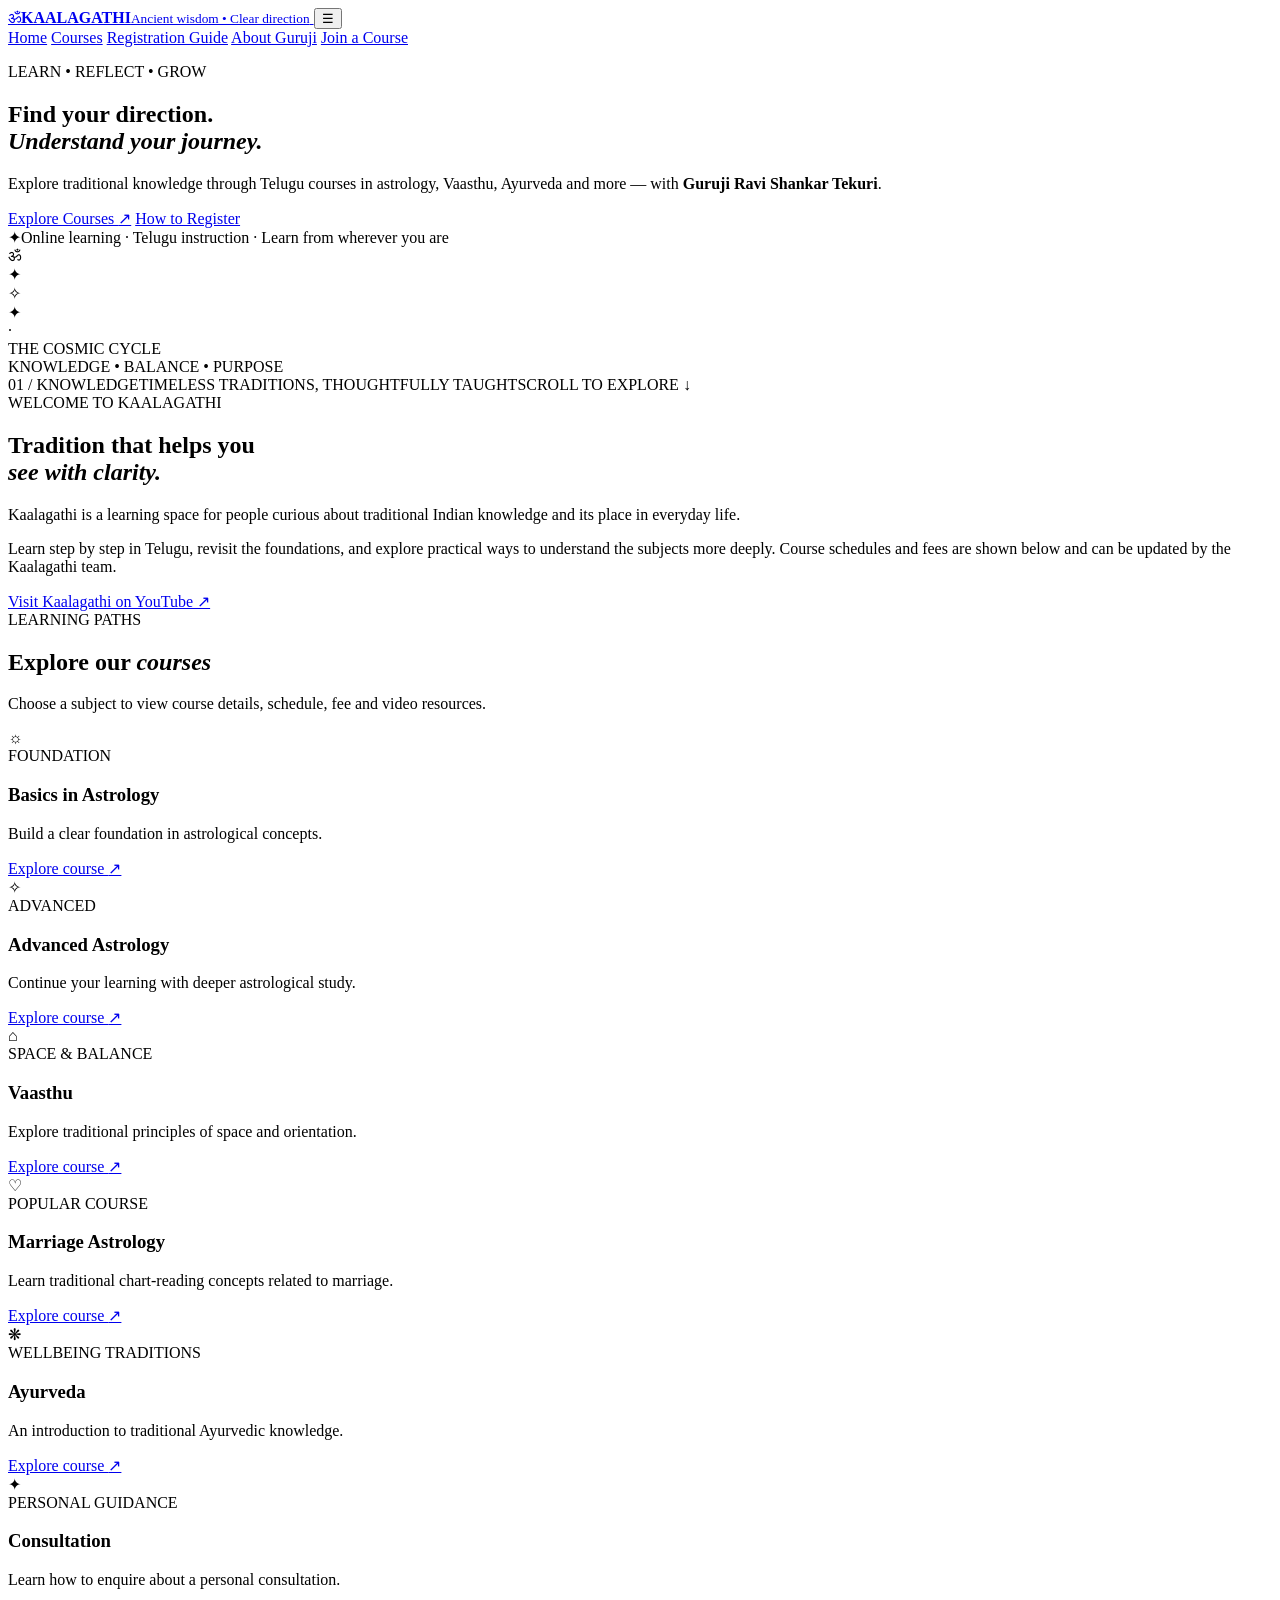
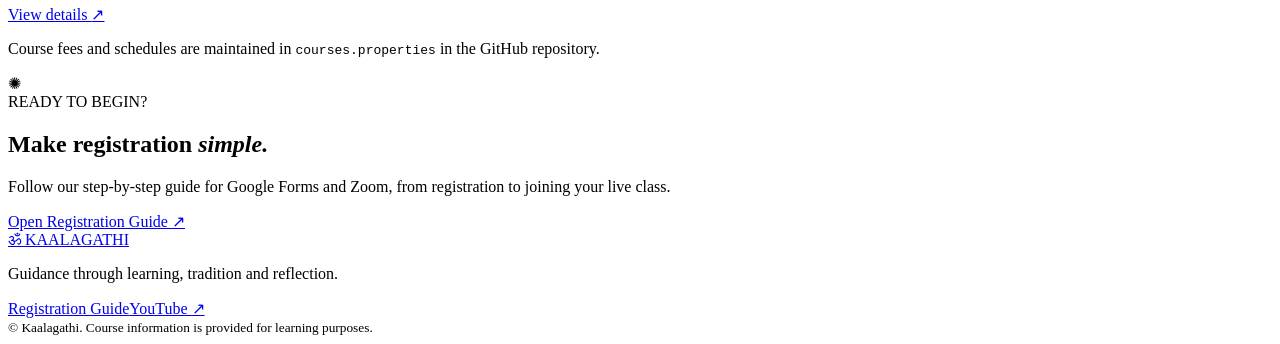
==== index.html @ 3bad4f1e "Add files via upload" ====
<!DOCTYPE html>
<html lang="en">
<head>
  <meta charset="UTF-8">
  <meta name="viewport" content="width=device-width, initial-scale=1.0">
  <meta name="description" content="Kaalagathi by Guruji Ravi Shankar Tekuri — Telugu courses in astrology, Vaasthu, Ayurveda and life guidance.">
  <title>Kaalagathi | Ancient Wisdom for Modern Life</title>
  <link rel="stylesheet" href="assets/style.css">
  <script src="assets/site.js" defer></script>
</head>
<body data-page="home">
  <header class="site-header">
    <a class="brand" href="index.html" aria-label="Kaalagathi home">
      <span class="brand-mark">ॐ</span><span><strong>KAALAGATHI</strong><small>Ancient wisdom • Clear direction</small></span>
    </a>
    <button class="menu-toggle" aria-label="Toggle navigation" aria-expanded="false">☰</button>
    <nav class="nav">
      <a class="active" href="index.html">Home</a>
      <a href="#courses">Courses</a>
      <a href="registration.html">Registration Guide</a>
      <a href="#about">About Guruji</a>
      <a class="nav-cta" href="registration.html">Join a Course</a>
    </nav>
  </header>

  <main>
    <section class="hero">
      <div class="hero-copy">
        <p class="eyebrow"><span class="eyebrow-dot"></span> LEARN • REFLECT • GROW</p>
        <h1>Find your direction.<br><em>Understand your journey.</em></h1>
        <p class="hero-lead">Explore traditional knowledge through Telugu courses in astrology, Vaasthu, Ayurveda and more — with <strong>Guruji Ravi Shankar Tekuri</strong>.</p>
        <div class="hero-actions">
          <a class="button button-primary" href="#courses">Explore Courses <span>↗</span></a>
          <a class="button button-ghost" href="registration.html">How to Register</a>
        </div>
        <div class="hero-note"><span class="note-icon">✦</span><span>Online learning · Telugu instruction · Learn from wherever you are</span></div>
      </div>
      <div class="cosmos-scene" aria-label="Decorative illustration of planets orbiting a glowing sun">
        <div class="cosmos-glow"></div>
        <div class="orbit orbit-one"><span class="planet planet-blue"></span></div>
        <div class="orbit orbit-two"><span class="planet planet-gold"></span></div>
        <div class="orbit orbit-three"><span class="planet planet-purple"></span></div>
        <div class="sun"><span>ॐ</span></div>
        <div class="star star-a">✦</div><div class="star star-b">✧</div><div class="star star-c">✦</div><div class="star star-d">·</div>
        <div class="scene-label label-top">THE COSMIC CYCLE</div><div class="scene-label label-bottom">KNOWLEDGE • BALANCE • PURPOSE</div>
      </div>
      <div class="hero-bottom-line"><span>01 / KNOWLEDGE</span><span>TIMELESS TRADITIONS, THOUGHTFULLY TAUGHT</span><span>SCROLL TO EXPLORE ↓</span></div>
    </section>

    <section class="intro section-wrap" id="about">
      <div class="section-kicker">WELCOME TO KAALAGATHI</div>
      <div class="intro-grid">
        <h2>Tradition that helps you<br><em>see with clarity.</em></h2>
        <div><p class="body-large">Kaalagathi is a learning space for people curious about traditional Indian knowledge and its place in everyday life.</p><p>Learn step by step in Telugu, revisit the foundations, and explore practical ways to understand the subjects more deeply. Course schedules and fees are shown below and can be updated by the Kaalagathi team.</p><a class="text-link" href="https://www.youtube.com/" target="_blank" rel="noopener">Visit Kaalagathi on YouTube ↗</a></div>
      </div>
    </section>

    <section class="courses-section section-wrap" id="courses">
      <div class="section-heading">
        <div><div class="section-kicker">LEARNING PATHS</div><h2>Explore our <em>courses</em></h2></div>
        <p>Choose a subject to view course details, schedule, fee and video resources.</p>
      </div>
      <div class="course-grid" id="course-grid">
        <article class="course-card"><div class="course-art art-astro">☼</div><div class="course-card-body"><span class="course-tag">FOUNDATION</span><h3>Basics in Astrology</h3><p>Build a clear foundation in astrological concepts.</p><a href="courses/basics-astrology.html" class="card-link">Explore course <span>↗</span></a></div></article>
        <article class="course-card"><div class="course-art art-advanced">✧</div><div class="course-card-body"><span class="course-tag">ADVANCED</span><h3>Advanced Astrology</h3><p>Continue your learning with deeper astrological study.</p><a href="courses/advanced-astrology.html" class="card-link">Explore course <span>↗</span></a></div></article>
        <article class="course-card"><div class="course-art art-vaasthu">⌂</div><div class="course-card-body"><span class="course-tag">SPACE & BALANCE</span><h3>Vaasthu</h3><p>Explore traditional principles of space and orientation.</p><a href="courses/vaasthu.html" class="card-link">Explore course <span>↗</span></a></div></article>
        <article class="course-card featured-card"><div class="course-art art-marriage">♡</div><div class="course-card-body"><span class="course-tag">POPULAR COURSE</span><h3>Marriage Astrology</h3><p>Learn traditional chart-reading concepts related to marriage.</p><a href="courses/marriage-astrology.html" class="card-link">Explore course <span>↗</span></a></div></article>
        <article class="course-card"><div class="course-art art-ayurveda">❋</div><div class="course-card-body"><span class="course-tag">WELLBEING TRADITIONS</span><h3>Ayurveda</h3><p>An introduction to traditional Ayurvedic knowledge.</p><a href="courses/ayurveda.html" class="card-link">Explore course <span>↗</span></a></div></article>
        <article class="course-card custom-course"><div class="course-art art-consult">✦</div><div class="course-card-body"><span class="course-tag">PERSONAL GUIDANCE</span><h3>Consultation</h3><p>Learn how to enquire about a personal consultation.</p><a href="courses/consultation.html" class="card-link">View details <span>↗</span></a></div></article>
      </div>
      <p class="config-note">Course fees and schedules are maintained in <code>courses.properties</code> in the GitHub repository.</p>
    </section>

    <section class="register-banner section-wrap">
      <div class="banner-symbol">✺</div><div><div class="section-kicker">READY TO BEGIN?</div><h2>Make registration <em>simple.</em></h2><p>Follow our step-by-step guide for Google Forms and Zoom, from registration to joining your live class.</p></div><a class="button button-light" href="registration.html">Open Registration Guide <span>↗</span></a>
    </section>
  </main>
  <footer class="site-footer"><a class="footer-brand" href="index.html">ॐ KAALAGATHI</a><p>Guidance through learning, tradition and reflection.</p><div><a href="registration.html">Registration Guide</a><a href="https://www.youtube.com/" target="_blank" rel="noopener">YouTube ↗</a></div><small>© <span data-year></span> Kaalagathi. Course information is provided for learning purposes.</small></footer>
</body>
</html>
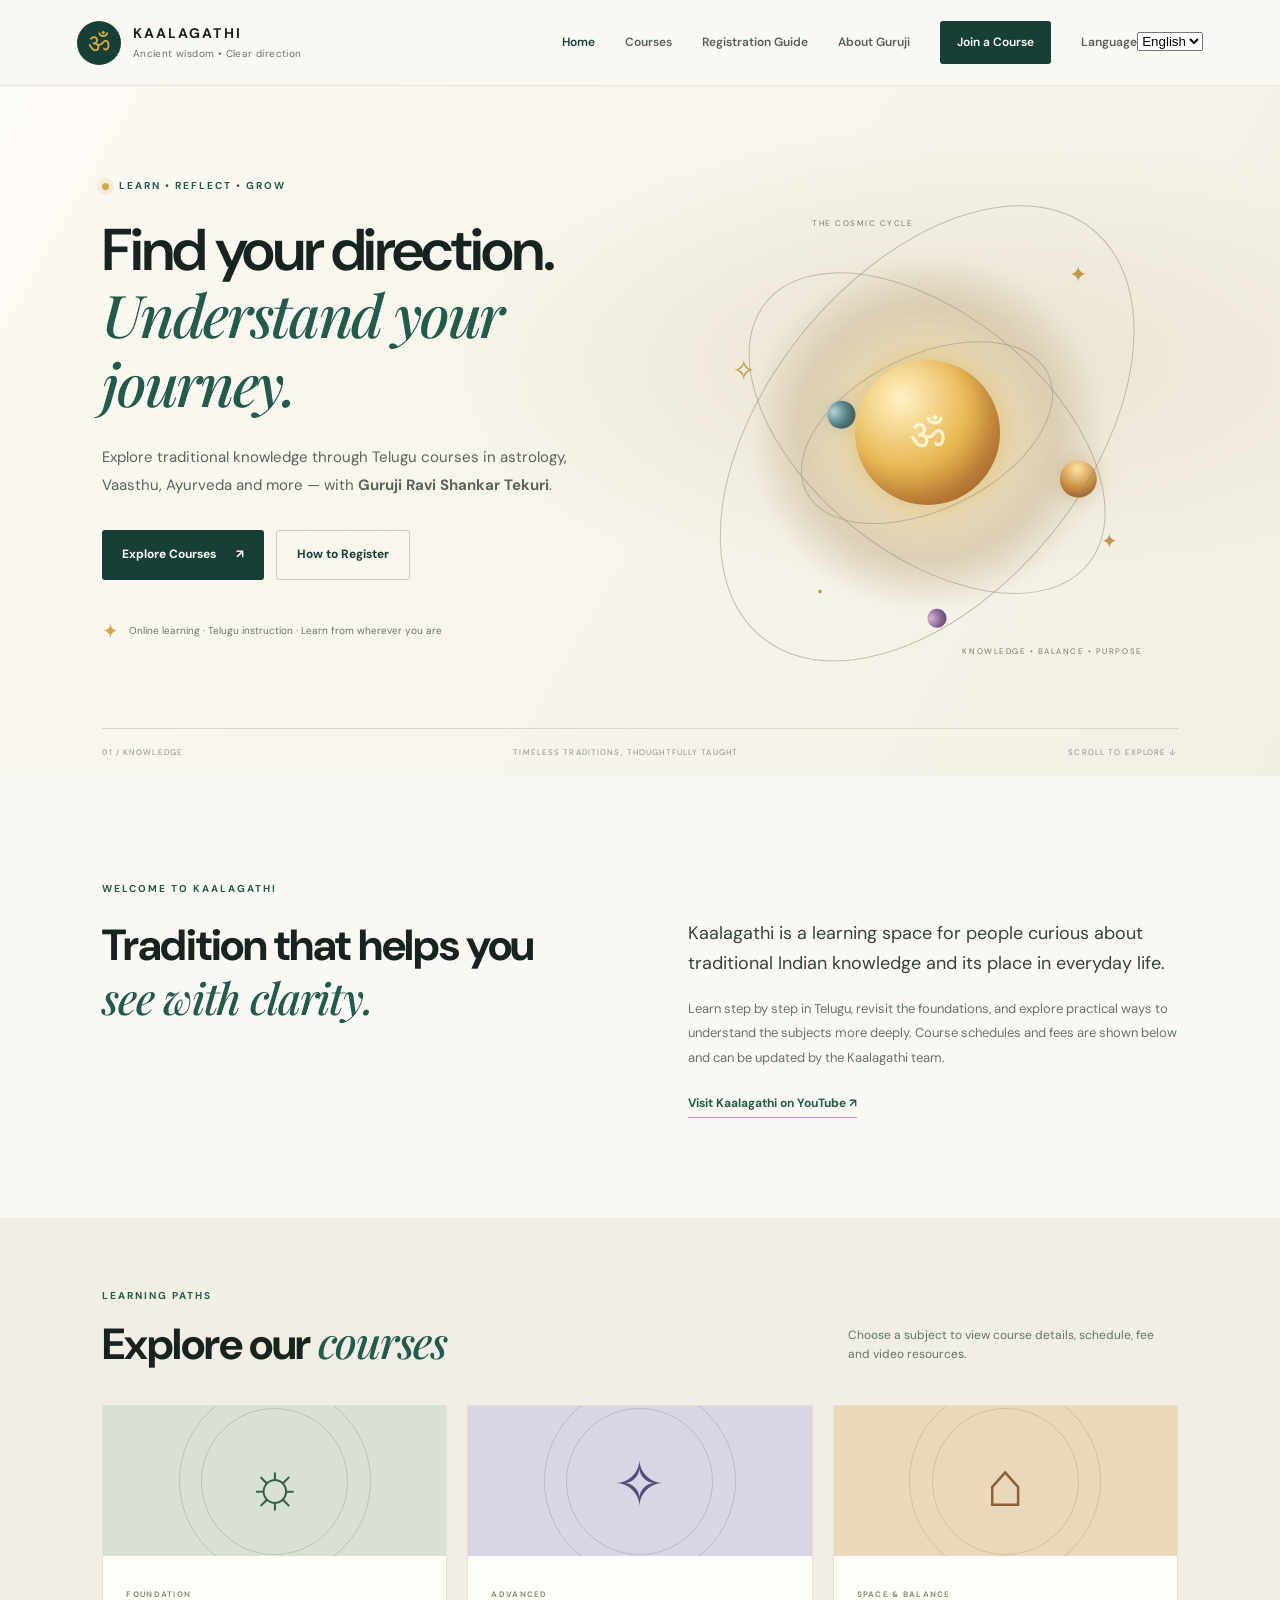
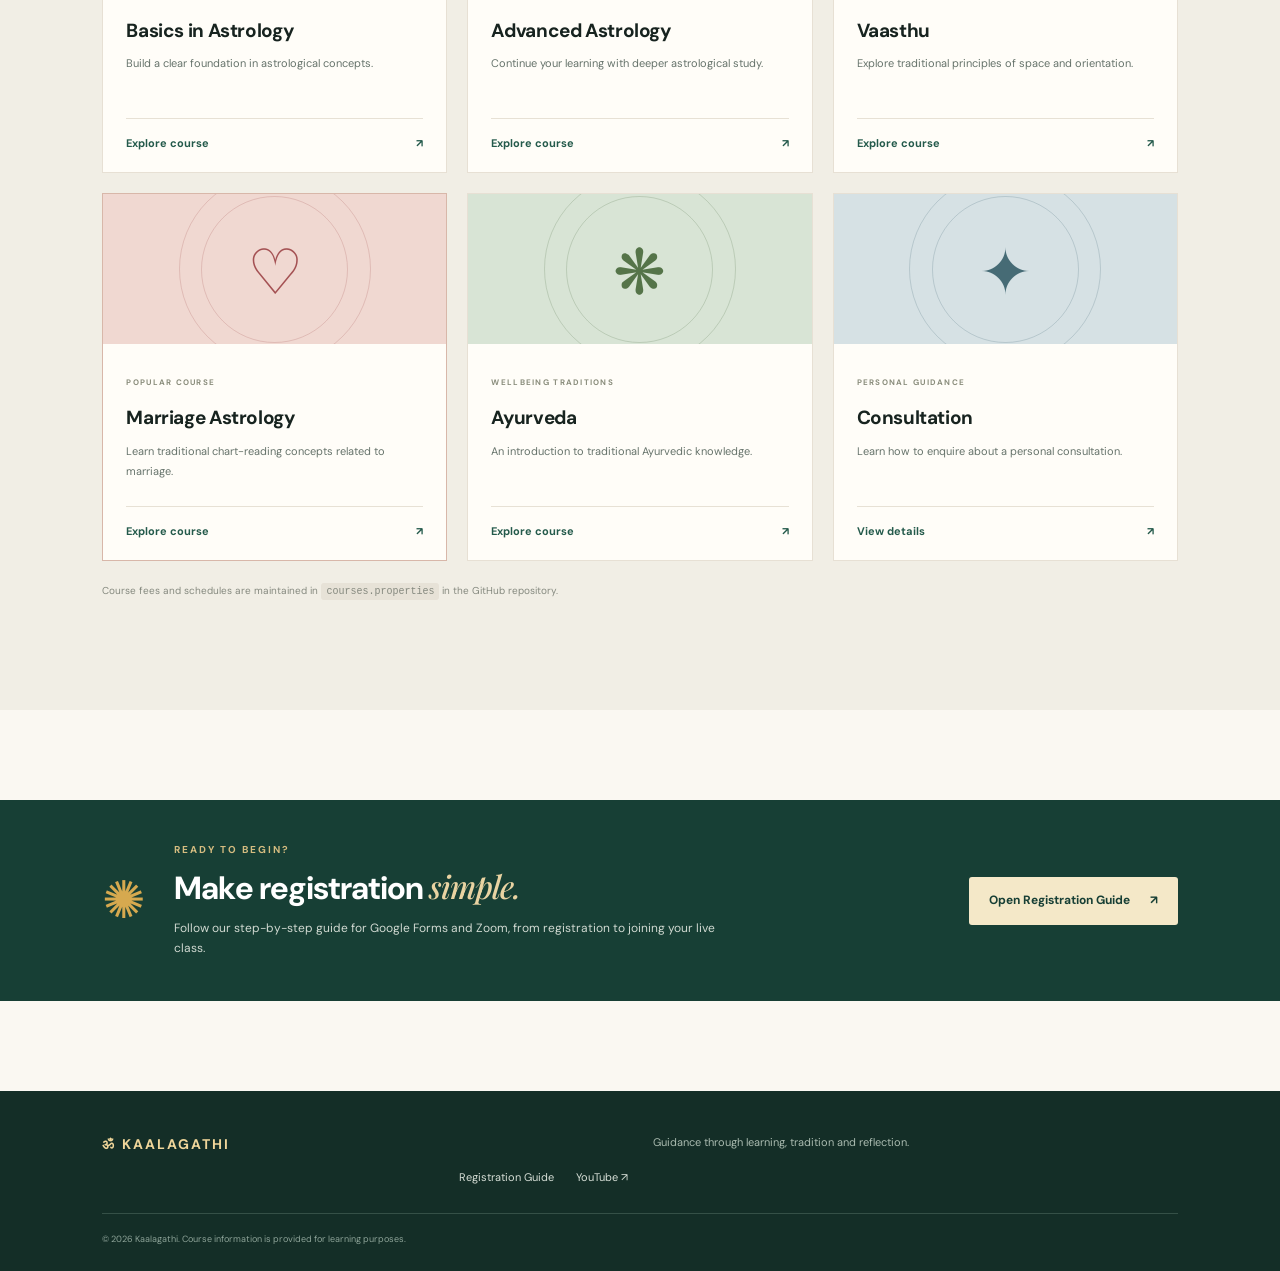
==== commit 97a6df01: "Update index.html" ====
--- a/index.html
+++ b/index.html
@@ -20,7 +20,7 @@
       <a href="registration.html">Registration Guide</a>
       <a href="#about">About Guruji</a>
       <a class="nav-cta" href="registration.html">Join a Course</a>
-    </nav>
+    <label class="language-picker"><span class="sr-only">Language</span><select id="language-select" aria-label="Select language"><option value="en">English</option><option value="te">తెలుగు</option></select></label></nav>
   </header>
 
   <main>
@@ -77,4 +77,4 @@
   </main>
   <footer class="site-footer"><a class="footer-brand" href="index.html">ॐ KAALAGATHI</a><p>Guidance through learning, tradition and reflection.</p><div><a href="registration.html">Registration Guide</a><a href="https://www.youtube.com/" target="_blank" rel="noopener">YouTube ↗</a></div><small>© <span data-year></span> Kaalagathi. Course information is provided for learning purposes.</small></footer>
 </body>
-</html>+</html>
--- a/assets/style.css
+++ b/assets/style.css
@@ -0,0 +1,9 @@
+@import url('https://fonts.googleapis.com/css2?family=DM+Sans:wght@400;500;600;700&family=Playfair+Display:ital,wght@0,500;0,600;0,700;1,500;1,600&display=swap');
+:root{--ink:#17231f;--muted:#66736b;--paper:#faf8f2;--white:#fffdf8;--green:#173f35;--green2:#245a4b;--gold:#d6a94f;--line:#e7e1d5;--rose:#a95455;--shadow:0 18px 45px rgba(29,47,38,.08)}
+*{box-sizing:border-box}html{scroll-behavior:smooth}body{margin:0;background:var(--paper);color:var(--ink);font-family:'DM Sans',sans-serif;line-height:1.65}a{color:inherit;text-decoration:none}button{font:inherit}.site-header{height:86px;padding:0 clamp(22px,6vw,92px);display:flex;align-items:center;justify-content:space-between;background:rgba(250,248,242,.94);border-bottom:1px solid rgba(231,225,213,.8);position:sticky;top:0;z-index:20;backdrop-filter:blur(14px)}.brand{display:flex;gap:12px;align-items:center}.brand-mark{width:44px;height:44px;display:grid;place-items:center;border-radius:50%;background:var(--green);color:var(--gold);font-size:26px}.brand strong{display:block;letter-spacing:.15em;font-size:14px}.brand small{display:block;font-size:10px;letter-spacing:.04em;color:var(--muted);margin-top:1px}.nav{display:flex;align-items:center;gap:30px;font-size:12px;font-weight:600;color:#536159}.nav a:hover,.nav a.active{color:var(--green)}.nav-cta{padding:12px 17px;background:var(--green);color:white!important;border-radius:3px}.menu-toggle{display:none;border:0;background:transparent;font-size:25px;color:var(--green)}
+.hero{position:relative;min-height:600px;padding:82px clamp(22px,8vw,125px) 0;display:grid;grid-template-columns:1fr .92fr;align-items:center;gap:30px;overflow:hidden;background:radial-gradient(ellipse at 75% 40%,#e9e3d0 0,transparent 40%),linear-gradient(120deg,#fbf9f3,#f3efe4)}.hero:before{content:"";position:absolute;inset:0;background-image:radial-gradient(#b7a36b 0.7px,transparent .7px);background-size:28px 28px;opacity:.16;pointer-events:none}.hero-copy{position:relative;z-index:2;padding-bottom:50px}.eyebrow,.section-kicker{font-size:10px;letter-spacing:.2em;font-weight:700;color:var(--green2)}.eyebrow{display:flex;align-items:center;gap:10px}.eyebrow-dot{width:7px;height:7px;background:var(--gold);border-radius:50%;box-shadow:0 0 0 5px #d6a94f25}.hero h1{font-size:clamp(38px,4.6vw,64px);line-height:1.1;letter-spacing:-.04em;font-weight:600;margin:23px 0}.hero h1 em,h2 em{font-family:'Playfair Display',serif;font-weight:500;color:var(--green2)}.hero-lead{max-width:510px;color:#58645c;font-size:15px;line-height:1.9}.hero-actions{display:flex;gap:12px;flex-wrap:wrap;margin-top:30px}.button{display:inline-flex;gap:20px;align-items:center;justify-content:center;padding:14px 20px;font-size:12px;font-weight:700;border-radius:3px;transition:transform .2s,background .2s}.button:hover{transform:translateY(-2px)}.button-primary{background:var(--green);color:white}.button-primary:hover{background:var(--green2)}.button-ghost{border:1px solid #c8cbbf;color:var(--green)}.hero-note{display:flex;align-items:center;gap:10px;margin-top:35px;color:#68736b;font-size:10px}.note-icon{color:var(--gold);font-size:20px}.cosmos-scene{position:relative;width:min(100%,520px);aspect-ratio:1/1;justify-self:center;display:grid;place-items:center;isolation:isolate}.cosmos-glow{position:absolute;width:72%;height:72%;border-radius:50%;background:radial-gradient(circle,#f4d99c 0,#f2dca5 19%,#e6d6b0 35%,#d6c7aa 50%,transparent 70%);filter:blur(4px);opacity:.8}.sun{width:29%;aspect-ratio:1;position:absolute;display:grid;place-items:center;border-radius:50%;background:radial-gradient(circle at 32% 27%,#fff2c4,#e9b957 46%,#bd7c31 78%,#7b4e28);box-shadow:0 0 35px #d4a54d88, inset -12px -12px 20px #8e5a324d;color:#fff6d6;font-size:42px;z-index:4}.orbit{position:absolute;border:1px solid #8e8a7480;border-radius:50%;transform:rotate(-26deg)}.orbit-one{width:54%;height:31%;animation:orbitSpin 18s linear infinite}.orbit-two{width:83%;height:48%;transform:rotate(39deg);animation:orbitSpin 27s linear infinite reverse}.orbit-three{width:105%;height:64%;transform:rotate(-51deg);animation:orbitSpin 36s linear infinite}.planet{position:absolute;border-radius:50%;display:block}.planet-blue{width:28px;height:28px;top:6%;left:19%;background:radial-gradient(circle at 30% 28%,#b3d7dc,#477e8a 48%,#1b4654 80%);box-shadow:0 0 15px #669ca655}.planet-gold{width:37px;height:37px;right:10%;top:17%;background:radial-gradient(circle at 30% 30%,#ffe5a0,#c68a43 55%,#76442b);box-shadow:0 0 20px #b88a4e66}.planet-purple{width:19px;height:19px;bottom:8%;left:22%;background:radial-gradient(circle at 30% 25%,#d7b8d7,#86618d 55%,#493a67)}.star{position:absolute;color:#c39848}.star-a{top:15%;right:18%;font-size:22px}.star-b{left:11%;top:33%;font-size:28px}.star-c{right:12%;bottom:25%;font-size:20px}.star-d{left:28%;bottom:13%;font-size:32px}.scene-label{position:absolute;font-size:8px;letter-spacing:.19em;color:#777664}.label-top{top:7%;left:27%}.label-bottom{bottom:5%;right:7%}.hero-bottom-line{grid-column:1/-1;position:relative;display:flex;justify-content:space-between;border-top:1px solid #dcd5c6;padding:17px 0;color:#899087;font-size:8px;letter-spacing:.14em}.section-wrap{padding-left:clamp(22px,8vw,125px);padding-right:clamp(22px,8vw,125px)}.intro{padding-top:105px;padding-bottom:100px}.intro-grid{display:grid;grid-template-columns:1fr 1fr;gap:9%;align-items:start;margin-top:22px}.intro h2,.section-heading h2,.register-banner h2{font-size:clamp(30px,3.4vw,44px);line-height:1.2;letter-spacing:-.03em;margin:0}.body-large{font-size:18px;color:#33443a;margin-top:0}.intro-grid p:not(.body-large){font-size:13px;color:var(--muted);line-height:1.9}.text-link{display:inline-block;margin-top:10px;color:var(--green2);font-size:12px;font-weight:700;border-bottom:1px solid var(--gold);padding-bottom:4px}.courses-section{padding-top:70px;padding-bottom:100px;background:#f1eee5}.section-heading{display:flex;align-items:end;justify-content:space-between;gap:30px;margin-bottom:35px}.section-heading h2{margin-top:10px}.section-heading>p{max-width:330px;font-size:12px;color:var(--muted);margin:0 0 5px}.course-grid{display:grid;grid-template-columns:repeat(3,minmax(0,1fr));gap:20px}.course-card{background:var(--white);border:1px solid #e7e0d4;transition:transform .25s,box-shadow .25s;min-width:0}.course-card:hover{transform:translateY(-5px);box-shadow:var(--shadow)}.course-art{height:150px;display:grid;place-items:center;font-size:63px;position:relative;overflow:hidden}.course-art:before,.course-art:after{content:"";position:absolute;border:1px solid currentColor;border-radius:50%;width:145px;height:145px;opacity:.22}.course-art:after{width:190px;height:190px}.course-art{isolation:isolate}.art-astro{background:#d9e1d5;color:#365b4b}.art-advanced{background:#d9d5e5;color:#564c79}.art-vaasthu{background:#ead8bb;color:#8b6037}.art-marriage{background:#f0d8d1;color:#a45153}.art-ayurveda{background:#d8e4d5;color:#557449}.art-consult{background:#d6e1e4;color:#466b75}.course-art{font-family:'Playfair Display',serif}.course-card-body{padding:23px 23px 20px}.course-tag{font-size:8px;letter-spacing:.16em;font-weight:700;color:#8a8d7c}.course-card h3{font-size:19px;margin:9px 0 8px;letter-spacing:-.02em}.course-card p{min-height:42px;color:var(--muted);font-size:11px;line-height:1.8;margin:0 0 22px}.card-link{display:flex;justify-content:space-between;border-top:1px solid var(--line);padding-top:15px;color:var(--green2);font-size:11px;font-weight:700}.featured-card{border-color:#d8b7a9}.config-note{margin-top:22px;color:#85897f;font-size:10px}.config-note code{background:#e7e2d7;padding:3px 5px;border-radius:3px}.register-banner{margin-top:90px;margin-bottom:90px;background:var(--green);color:white;display:grid;grid-template-columns:auto 1fr auto;align-items:center;gap:28px;padding-top:42px;padding-bottom:42px}.banner-symbol{font-size:52px;color:var(--gold)}.register-banner .section-kicker{color:#d5bc80}.register-banner h2{margin:8px 0;font-size:32px}.register-banner h2 em{color:#e9d3a2}.register-banner p{max-width:550px;font-size:12px;color:#d0d9d1;margin-bottom:0}.button-light{background:#f4e8c8;color:var(--green);white-space:nowrap}.site-footer{background:#142e27;color:#d7dfd7;padding:42px clamp(22px,8vw,125px) 25px;display:grid;grid-template-columns:1fr 1fr;gap:12px 25px}.footer-brand{font-size:14px;font-weight:700;letter-spacing:.15em;color:#f0d69a}.site-footer p{font-size:11px;color:#aabbb0;margin:0}.site-footer>div{display:flex;gap:22px;justify-content:flex-end;font-size:11px}.site-footer small{grid-column:1/-1;border-top:1px solid #355047;padding-top:18px;margin-top:15px;color:#8da398;font-size:9px}
+.course-hero{padding:65px clamp(22px,8vw,125px);display:grid;grid-template-columns:1.1fr .9fr;gap:35px;align-items:center;background:linear-gradient(115deg,#f7f1e4,#e4e8dd)}.course-hero h1{font-size:clamp(36px,4vw,58px);line-height:1.12;letter-spacing:-.04em;margin:13px 0}.course-hero .hero-lead{font-size:14px}.course-hero-art{min-height:260px;display:grid;place-items:center;position:relative;overflow:hidden;border-radius:2px;background:radial-gradient(circle at center,#f1d7a0,#d9dfcf 55%,#c4d1c6);color:var(--green)}.course-hero-art:before,.course-hero-art:after{content:"";position:absolute;width:220px;height:220px;border:1px solid #71857888;border-radius:50%;box-shadow:0 0 0 25px #71857815,0 0 0 55px #71857812}.course-hero-art:after{width:310px;height:140px;transform:rotate(-30deg)}.course-hero-art span{font-family:'Playfair Display',serif;font-size:80px;z-index:1;text-shadow:0 6px 20px #6a7e5540}.course-meta{display:flex;flex-wrap:wrap;gap:10px;margin-top:22px}.meta-chip{padding:8px 12px;background:#ffffffa8;border:1px solid #e1ddcf;font-size:10px;color:#42574a}.course-content{max-width:1050px;margin:auto;padding:65px 24px 90px}.course-content-grid{display:grid;grid-template-columns:minmax(0,1.5fr) minmax(250px,.7fr);gap:45px}.telugu-content{font-size:16px;line-height:2.05;white-space:pre-line}.telugu-content h2{font-family:'Playfair Display',serif;font-size:28px;line-height:1.35;color:var(--green);margin:32px 0 12px}.telugu-content p{margin:0 0 18px}.telugu-content ul{padding-left:22px}.telugu-content li{margin-bottom:8px}.course-sidebar{background:#f0ece1;border:1px solid #e3ddcf;padding:25px;height:max-content;position:sticky;top:110px}.course-sidebar h3{margin:0 0 15px;font-size:18px}.detail-row{padding:12px 0;border-bottom:1px solid #dcd5c6;font-size:11px}.detail-row span{display:block;color:#7c8579;font-size:9px;letter-spacing:.08em;text-transform:uppercase}.detail-row strong{display:block;font-size:13px;color:#2e4437;margin-top:3px}.sidebar-cta{display:flex;justify-content:center;margin-top:20px}.video-section{margin-top:55px}.video-section h2{font-family:'Playfair Display',serif;font-size:30px}.video-grid{display:grid;grid-template-columns:repeat(2,minmax(0,1fr));gap:20px}.video-frame{aspect-ratio:16/9;width:100%;border:0;background:#e6e0d4}.video-caption{font-size:11px;color:var(--muted);margin-top:8px}.course-footer-cta{margin-top:55px;padding:30px;background:#e5eadf;display:flex;align-items:center;justify-content:space-between;gap:20px}.course-footer-cta h3{margin:0;font-size:22px}.course-footer-cta p{margin:5px 0 0;color:var(--muted);font-size:12px}.registration-page{max-width:950px;margin:auto;padding:60px 24px 90px}.registration-page h1{font-size:clamp(34px,4vw,52px);line-height:1.1;margin:12px 0}.registration-page .lead{max-width:700px;color:var(--muted);font-size:14px}.steps{display:grid;grid-template-columns:repeat(2,minmax(0,1fr));gap:18px;margin-top:35px}.step-card{padding:25px;background:var(--white);border:1px solid var(--line)}.step-number{width:35px;height:35px;border-radius:50%;background:#e1e8dd;color:var(--green);display:grid;place-items:center;font-weight:700;font-size:12px}.step-card h2{font-size:17px;margin:15px 0 7px}.step-card p,.step-card li{font-size:12px;color:var(--muted);line-height:1.9}.step-card ul{padding-left:18px}.notice{margin-top:25px;padding:18px 20px;border-left:3px solid var(--gold);background:#f1ecdf;font-size:12px;color:#59645a}.plain-link{color:var(--green2);text-decoration:underline;text-underline-offset:3px}.not-found{padding:50px;text-align:center}
+@keyframes orbitSpin{from{rotate:0deg}to{rotate:360deg}}
+@media(max-width:900px){.nav{gap:16px}.hero{padding-top:60px;grid-template-columns:1fr .8fr}.course-grid{grid-template-columns:repeat(2,minmax(0,1fr))}.register-banner{grid-template-columns:auto 1fr}.register-banner .button{grid-column:2;justify-self:start}.course-hero{grid-template-columns:1fr .7fr}.course-content-grid{grid-template-columns:minmax(0,1fr) 260px;gap:25px}}
+@media(max-width:680px){.site-header{height:72px;padding:0 20px}.brand-mark{width:39px;height:39px}.menu-toggle{display:block}.nav{display:none;position:absolute;top:71px;left:0;right:0;background:var(--paper);padding:18px 22px 24px;box-shadow:0 15px 25px #17231f15;flex-direction:column;align-items:stretch;gap:17px}.nav.open{display:flex}.nav-cta{text-align:center}.hero{grid-template-columns:1fr;padding:55px 23px 0;gap:0}.hero-copy{padding-bottom:10px}.hero h1{font-size:42px}.cosmos-scene{width:min(88%,380px);margin:5px auto 25px}.hero-bottom-line{gap:12px;font-size:7px}.hero-bottom-line span:nth-child(2){display:none}.section-wrap{padding-left:22px;padding-right:22px}.intro{padding-top:70px;padding-bottom:65px}.intro-grid{grid-template-columns:1fr;gap:20px}.courses-section{padding-top:55px;padding-bottom:65px}.section-heading{display:block}.section-heading>p{margin-top:15px}.course-grid{grid-template-columns:1fr}.course-art{height:130px}.register-banner{margin-top:55px;margin-bottom:55px;grid-template-columns:1fr;gap:10px;padding-top:30px;padding-bottom:30px}.banner-symbol{font-size:40px}.register-banner .button{grid-column:auto}.site-footer{grid-template-columns:1fr;padding-top:35px}.site-footer>div{justify-content:flex-start}.site-footer small{grid-column:auto}.course-hero{grid-template-columns:1fr;padding:45px 22px 30px}.course-hero-art{min-height:200px}.course-content{padding:40px 22px 60px}.course-content-grid{grid-template-columns:1fr}.course-sidebar{position:static;grid-row:1}.telugu-content{font-size:15px}.video-grid{grid-template-columns:1fr}.course-footer-cta{display:block}.course-footer-cta .button{margin-top:18px}.registration-page{padding:45px 22px 65px}.steps{grid-template-columns:1fr}}
+@media(prefers-reduced-motion:reduce){*,*:before,*:after{animation-duration:.01ms!important;animation-iteration-count:1!important;scroll-behavior:auto!important;transition:none!important}}
